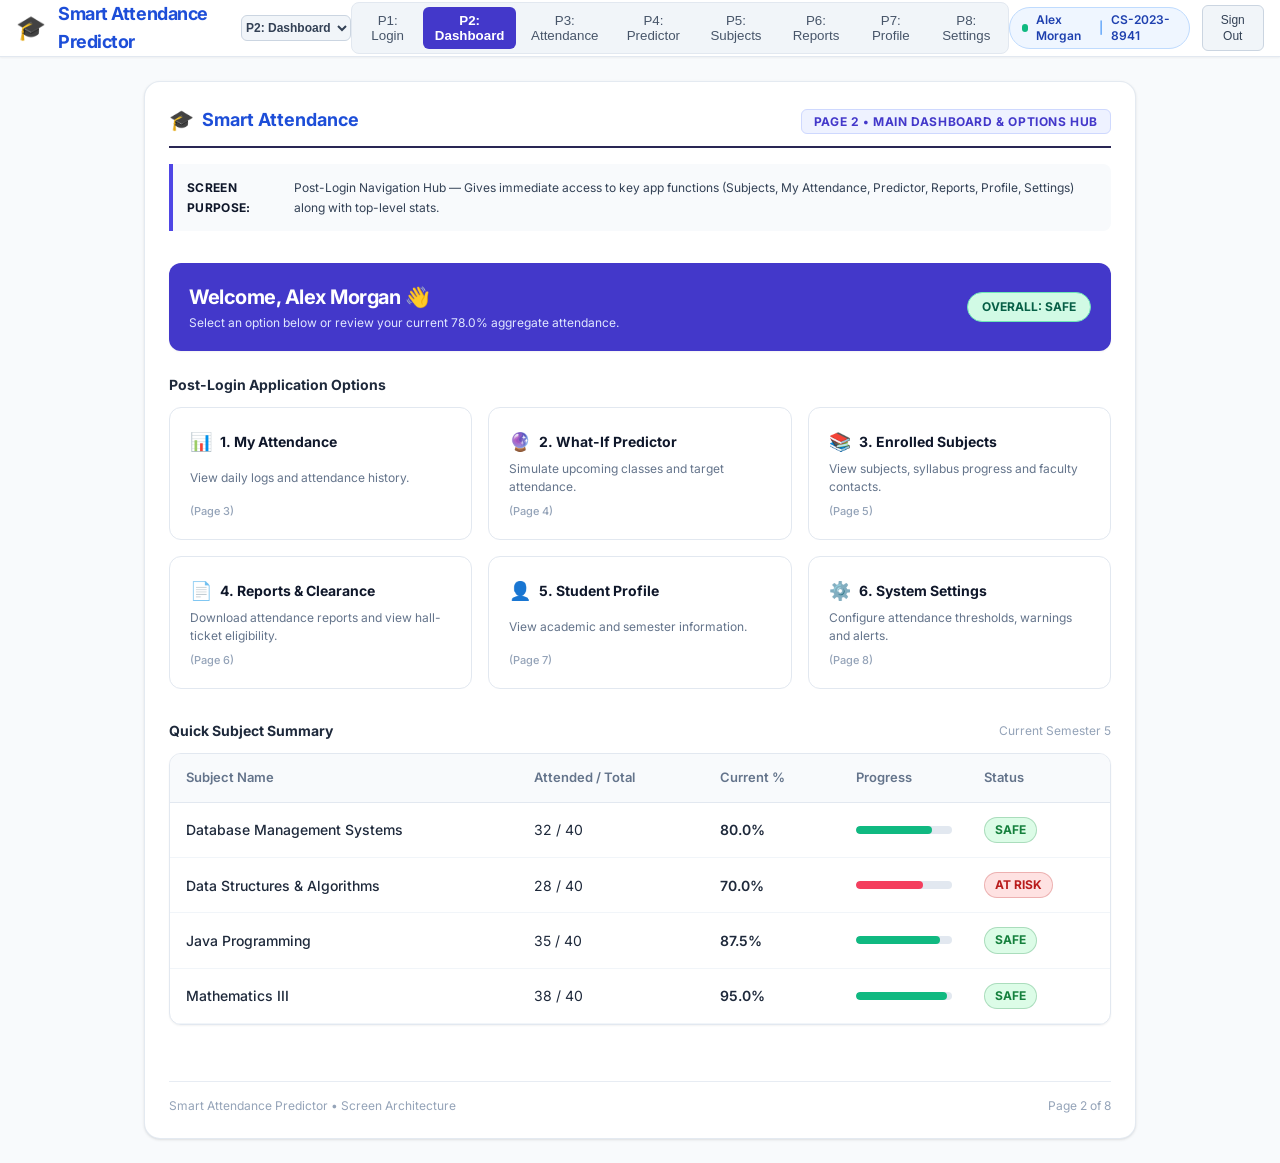
==== index.html @ d9503449 "first commit" ====
<!DOCTYPE html>
<html lang="en">
<head>
  <meta charset="UTF-8">
  <meta name="viewport" content="width=device-width, initial-scale=1.0">
  <title>Smart Attendance Predictor</title>
  <link rel="preconnect" href="https://fonts.googleapis.com">
  <link rel="preconnect" href="https://fonts.gstatic.com" crossorigin>
  <link href="https://fonts.googleapis.com/css2?family=Inter:wght@400;500;600;700;800&display=swap" rel="stylesheet">
  <link rel="stylesheet" href="styles.css">
</head>
<body class="bg-slate-50 text-slate-800 antialiased min-h-screen flex flex-col">

  <!-- TOP BAR: Prototype Fidelity Switcher & Demo Helper -->
  <header class="prototype-nav-bar bg-white border-b border-slate-200 sticky top-0 z-50 shadow-xs">
    <div class="max-w-7xl mx-auto px-4 sm:px-6 lg:px-8">
      <div class="flex items-center justify-between h-14">
        <!-- Logo -->
        <div class="flex items-center gap-3">
          <span class="text-2xl" role="img" aria-label="Graduation Cap">🎓</span>
          <div>
            <span class="text-lg font-bold text-blue-700 tracking-tight flex items-center gap-1.5 cursor-pointer" onclick="navigateTo('dashboard')">
              Smart Attendance Predictor
            </span>
          </div>
        </div>

        <!-- Mobile Page Selector for small screens -->
        <div class="flex md:hidden items-center">
          <select id="mobile-page-select" onchange="navigateTo(this.value)" class="text-xs bg-slate-100 border border-slate-300 rounded-md px-2 py-1 text-slate-700 font-semibold outline-none">
            <option value="login">P1: Login</option>
            <option value="dashboard" selected>P2: Dashboard</option>
            <option value="attendance">P3: Attendance</option>
            <option value="predictor">P4: Predictor</option>
            <option value="subjects">P5: Subjects</option>
            <option value="reports">P6: Reports</option>
            <option value="profile">P7: Profile</option>
            <option value="settings">P8: Settings</option>
          </select>
        </div>

        <!-- Page Jump Bar matching all 8 prototype pages (Desktop/Tablet) -->
        <nav class="hidden md:flex items-center gap-1 bg-slate-100 p-1 rounded-lg border border-slate-200 text-xs font-medium">
          <button onclick="navigateTo('login')" class="page-tab px-2.5 py-1.5 rounded-md transition text-slate-600 hover:text-blue-700" id="tab-login" title="Page 1: Student Portal Login">P1: Login</button>
          <button onclick="navigateTo('dashboard')" class="page-tab px-2.5 py-1.5 rounded-md transition text-slate-600 hover:text-blue-700" id="tab-dashboard" title="Page 2: Main Dashboard">P2: Dashboard</button>
          <button onclick="navigateTo('attendance')" class="page-tab px-2.5 py-1.5 rounded-md transition text-slate-600 hover:text-blue-700" id="tab-attendance" title="Page 3: My Attendance Logs">P3: Attendance</button>
          <button onclick="navigateTo('predictor')" class="page-tab px-2.5 py-1.5 rounded-md transition text-slate-600 hover:text-blue-700" id="tab-predictor" title="Page 4: What-If Predictor">P4: Predictor</button>
          <button onclick="navigateTo('subjects')" class="page-tab px-2.5 py-1.5 rounded-md transition text-slate-600 hover:text-blue-700" id="tab-subjects" title="Page 5: Enrolled Subjects">P5: Subjects</button>
          <button onclick="navigateTo('reports')" class="page-tab px-2.5 py-1.5 rounded-md transition text-slate-600 hover:text-blue-700" id="tab-reports" title="Page 6: Reports & Clearance">P6: Reports</button>
          <button onclick="navigateTo('profile')" class="page-tab px-2.5 py-1.5 rounded-md transition text-slate-600 hover:text-blue-700" id="tab-profile" title="Page 7: Student Profile">P7: Profile</button>
          <button onclick="navigateTo('settings')" class="page-tab px-2.5 py-1.5 rounded-md transition text-slate-600 hover:text-blue-700" id="tab-settings" title="Page 8: Settings">P8: Settings</button>
        </nav>

        <!-- User / Session Action -->
        <div class="flex items-center gap-3">
          <div id="user-pill" class="flex items-center gap-2 px-3 py-1 bg-blue-50 border border-blue-200 text-blue-800 rounded-full text-xs font-semibold">
            <span class="w-2 h-2 rounded-full bg-emerald-500 pulse-dot"></span>
            <span id="user-pill-name">Alex Morgan</span>
            <span class="text-blue-400">|</span>
            <span id="user-pill-id">CS-2023-8941</span>
          </div>
          <button id="auth-btn" onclick="toggleAuth()" class="text-xs px-3 py-1.5 bg-slate-100 hover:bg-slate-200 text-slate-700 font-medium rounded-md border border-slate-300 transition">
            Sign Out
          </button>
        </div>
      </div>
    </div>
  </header>

  <!-- SCREEN CONTAINER: Reproduces the PDF Prototype Screen Layout with Exact Header, Divider, Screen Purpose & Content -->
  <main class="flex-1 max-w-5xl w-full mx-auto px-4 sm:px-6 lg:px-8 py-6">
    <div id="prototype-sheet" class="bg-white rounded-2xl shadow-sm border border-slate-200/90 p-6 sm:p-8 relative">

      <!-- PROTOTYPE HEADER ROW -->
      <div class="flex items-center justify-between pb-3">
        <div class="flex items-center gap-2">
          <span class="text-xl">🎓</span>
          <span id="proto-app-title" class="font-bold text-blue-700 text-lg">Smart Attendance</span>
        </div>
        <div>
          <span id="proto-page-badge" class="px-3 py-1 rounded-md bg-indigo-50 border border-indigo-200/80 text-indigo-700 text-xs font-bold uppercase tracking-wider">
            PAGE 2 • MAIN DASHBOARD & OPTIONS HUB
          </span>
        </div>
      </div>

      <!-- BLUE SEPARATOR BAR -->
      <div class="h-0.5 bg-indigo-900/90 w-full mb-4"></div>

      <!-- SCREEN PURPOSE CALLOUT -->
      <div id="proto-purpose-box" class="flex items-start bg-slate-50 border-l-4 border-indigo-600 rounded-r-lg p-3.5 mb-6 text-xs text-slate-700 leading-relaxed">
        <span class="font-bold text-slate-900 mr-1.5 uppercase tracking-wide">SCREEN PURPOSE:</span>
        <span id="proto-purpose-text">Post-Login Navigation Hub — Gives immediate access to key app functions (Subjects, My Attendance, Predictor, Reports, Profile, Settings) along with top-level stats.</span>
      </div>

      <!-- DYNAMIC PAGE CONTENT CONTAINER -->
      <div id="screen-mount">
        <!-- Rendered dynamically by app.js based on active route -->
      </div>

      <!-- PROTOTYPE FOOTER ROW -->
      <div class="mt-12 pt-4 border-t border-slate-200/80 flex items-center justify-between text-xs text-slate-400">
        <div>Smart Attendance Predictor • Screen Architecture</div>
        <div id="proto-page-number">Page 2 of 8</div>
      </div>

    </div>
  </main>

  <!-- MODALS CONTAINER -->
  <div id="modal-container" class="hidden"></div>

  <!-- TOAST NOTIFICATION CONTAINER -->
  <div id="toast-container" class="fixed bottom-6 right-6 z-50 flex flex-col gap-2 pointer-events-none"></div>

  <!-- APPLICATION CODE -->
  <script src="app.js"></script>
</body>
</html>
---- styles.css ----
/* Smart Attendance Predictor - Complete Application Design Stylesheet */
@import url('https://fonts.googleapis.com/css2?family=Inter:wght@400;500;600;700;800&family=JetBrains+Mono:wght@400;500;600&display=swap');

:root {
  --primary: #4338ca;
  --primary-hover: #3730a3;
  --primary-light: #eef2ff;
  --indigo-dark: #1e1b4b;
  --text-main: #0f172a;
  --text-muted: #64748b;
  --border-color: #e2e8f0;
  --card-bg: #ffffff;
  --safe-bg: #dcfce7;
  --safe-text: #15803d;
  --safe-bar: #10b981;
  --risk-bg: #fee2e2;
  --risk-text: #b91c1c;
  --risk-bar: #f43f5e;
  --warning-bg: #fef3c7;
  --warning-text: #b45309;
  --warning-bar: #f59e0b;
}

* {
  box-sizing: border-box;
  margin: 0;
  padding: 0;
}

body {
  font-family: 'Inter', -apple-system, BlinkMacSystemFont, "Segoe UI", Roboto, sans-serif;
  background-color: #f8fafc;
  color: var(--text-main);
  line-height: 1.5;
  -webkit-font-smoothing: antialiased;
}

.antialiased {
  -webkit-font-smoothing: antialiased;
  -moz-osx-font-smoothing: grayscale;
}

/* Display & Layout Utilities */
.block { display: block; }
.inline-block { display: inline-block; }
.flex { display: flex; }
.inline-flex { display: inline-flex; }
.hidden { display: none !important; }
.flex-col { flex-direction: column; }
.flex-row { flex-direction: row; }
.items-center { align-items: center; }
.items-start { align-items: flex-start; }
.items-end { align-items: flex-end; }
.justify-between { justify-content: space-between; }
.justify-center { justify-content: center; }
.justify-end { justify-content: flex-end; }
.flex-1 { flex: 1 1 0%; }
.overflow-hidden { overflow: hidden; }

/* Grids */
.grid { display: grid; }
.grid-cols-1 { grid-template-columns: repeat(1, minmax(0, 1fr)); }
.grid-cols-2 { grid-template-columns: repeat(2, minmax(0, 1fr)); }
.grid-cols-3 { grid-template-columns: repeat(3, minmax(0, 1fr)); }

/* Responsive Grids & Breakpoints */
@media (min-width: 640px) {
  .sm\:grid-cols-2 { grid-template-columns: repeat(2, minmax(0, 1fr)); }
  .sm\:flex-row { flex-direction: row; }
  .sm\:items-center { align-items: center; }
  .sm\:justify-between { justify-content: space-between; }
  .sm\:p-5 { padding: 1.25rem; }
  .sm\:p-6 { padding: 1.5rem; }
  .sm\:p-8 { padding: 2rem; }
  .sm\:px-6 { padding-left: 1.5rem; padding-right: 1.5rem; }
  .sm\:text-sm { font-size: 0.875rem; line-height: 1.25rem; }
  .sm\:text-xl { font-size: 1.25rem; line-height: 1.75rem; }
  .sm\:text-2xl { font-size: 1.5rem; line-height: 2rem; }
}

@media (min-width: 768px) {
  .md\:flex { display: flex !important; }
  .md\:grid-cols-2 { grid-template-columns: repeat(2, minmax(0, 1fr)); }
  .md\:grid-cols-3 { grid-template-columns: repeat(3, minmax(0, 1fr)); }
}

@media (min-width: 1024px) {
  .lg\:px-8 { padding-left: 2rem; padding-right: 2rem; }
}

/* Gaps */
.gap-1 { gap: 0.25rem; }
.gap-1\.5 { gap: 0.375rem; }
.gap-2 { gap: 0.5rem; }
.gap-2\.5 { gap: 0.625rem; }
.gap-3 { gap: 0.75rem; }
.gap-4 { gap: 1rem; }
.gap-5 { gap: 1.25rem; }
.gap-6 { gap: 1.5rem; }
.gap-8 { gap: 2rem; }

/* Dimensions */
.w-full { width: 100%; }
.w-2 { width: 0.5rem; }
.w-24 { width: 6rem; }
.w-32 { width: 8rem; }
.h-0\.5 { height: 0.125rem; }
.h-2 { height: 0.5rem; }
.h-14 { height: 3.5rem; }
.h-full { height: 100%; }
.max-w-xs { max-width: 20rem; }
.max-w-xl { max-width: 36rem; }
.max-w-2xl { max-width: 42rem; }
.max-w-5xl { max-width: 64rem; }
.max-w-7xl { max-width: 80rem; }
.mx-auto { margin-left: auto; margin-right: auto; }
.min-h-screen { min-height: 100vh; }

/* Padding */
.p-1 { padding: 0.25rem; }
.p-2 { padding: 0.5rem; }
.p-2\.5 { padding: 0.625rem; }
.p-3 { padding: 0.75rem; }
.p-3\.5 { padding: 0.875rem; }
.p-4 { padding: 1rem; }
.p-5 { padding: 1.25rem; }
.p-6 { padding: 1.5rem; }
.p-8 { padding: 2rem; }
.px-2\.5 { padding-left: 0.625rem; padding-right: 0.625rem; }
.py-0\.5 { padding-top: 0.125rem; padding-bottom: 0.125rem; }
.py-1 { padding-top: 0.25rem; padding-bottom: 0.25rem; }
.py-1\.5 { padding-top: 0.375rem; padding-bottom: 0.375rem; }
.px-3 { padding-left: 0.75rem; padding-right: 0.75rem; }
.px-3\.5 { padding-left: 0.875rem; padding-right: 0.875rem; }
.px-4 { padding-left: 1rem; padding-right: 1rem; }
.py-2 { padding-top: 0.5rem; padding-bottom: 0.5rem; }
.px-5 { padding-left: 1.25rem; padding-right: 1.25rem; }
.py-2\.5 { padding-top: 0.625rem; padding-bottom: 0.625rem; }
.px-6 { padding-left: 1.5rem; padding-right: 1.5rem; }
.py-3 { padding-top: 0.75rem; padding-bottom: 0.75rem; }
.py-4 { padding-top: 1rem; padding-bottom: 1rem; }
.py-6 { padding-top: 1.5rem; padding-bottom: 1.5rem; }
.pt-2 { padding-top: 0.5rem; }
.pt-3 { padding-top: 0.75rem; }
.pt-4 { padding-top: 1rem; }
.pb-3 { padding-bottom: 0.75rem; }
.pb-4 { padding-bottom: 1rem; }

/* Margins */
.mt-1 { margin-top: 0.25rem; }
.mt-2 { margin-top: 0.5rem; }
.mt-3 { margin-top: 0.75rem; }
.mt-4 { margin-top: 1rem; }
.mt-6 { margin-top: 1.5rem; }
.mt-8 { margin-top: 2rem; }
.mt-12 { margin-top: 3rem; }
.mb-0\.5 { margin-bottom: 0.125rem; }
.mb-1 { margin-bottom: 0.25rem; }
.mb-1\.5 { margin-bottom: 0.375rem; }
.mb-2 { margin-bottom: 0.5rem; }
.mb-3 { margin-bottom: 0.75rem; }
.mb-4 { margin-bottom: 1rem; }
.mb-5 { margin-bottom: 1.25rem; }
.mb-6 { margin-bottom: 1.5rem; }
.mb-8 { margin-bottom: 2rem; }
.ml-1\.5 { margin-left: 0.375rem; }
.ml-2 { margin-left: 0.5rem; }
.mr-1\.5 { margin-right: 0.375rem; }
.mr-2 { margin-right: 0.5rem; }

/* Colors */
.bg-white { background-color: #ffffff; }
.bg-slate-50 { background-color: #f8fafc; }
.bg-slate-100 { background-color: #f1f5f9; }
.bg-slate-200 { background-color: #e2e8f0; }
.bg-blue-50 { background-color: #eff6ff; }
.bg-blue-600 { background-color: #2563eb; }
.bg-blue-700 { background-color: #1d4ed8; }
.bg-indigo-50 { background-color: #eef2ff; }
.bg-indigo-600 { background-color: #4f46e5; }
.bg-indigo-700 { background-color: #4338ca; }
.bg-indigo-900 { background-color: #1e1b4b; }
.bg-emerald-50 { background-color: #ecfdf5; }
.bg-emerald-100 { background-color: #d1fae5; }
.bg-emerald-500 { background-color: #10b981; }
.bg-amber-50 { background-color: #fffbeb; }
.bg-amber-100 { background-color: #fef3c7; }
.bg-rose-50 { background-color: #fff1f2; }
.bg-rose-100 { background-color: #ffe4e6; }

/* Opacity variations */
.bg-indigo-50\/20, [class*="bg-indigo-50/20"] { background-color: rgba(238, 242, 255, 0.4); }
.bg-indigo-50\/30, [class*="bg-indigo-50/30"] { background-color: rgba(238, 242, 255, 0.6); }
.bg-indigo-50\/40, [class*="bg-indigo-50/40"] { background-color: rgba(238, 242, 255, 0.7); }
.bg-indigo-50\/50, [class*="bg-indigo-50/50"] { background-color: rgba(238, 242, 255, 0.85); }
.bg-indigo-50\/60, [class*="bg-indigo-50/60"] { background-color: rgba(238, 242, 255, 0.92); }
.bg-indigo-900\/90, [class*="bg-indigo-900/90"] { background-color: rgba(30, 27, 75, 0.95); }
.bg-amber-50\/30, [class*="bg-amber-50/30"] { background-color: rgba(254, 243, 199, 0.45); }
.bg-rose-50\/50, [class*="bg-rose-50/50"] { background-color: rgba(255, 241, 242, 0.65); }

/* Text colors */
.text-white { color: #ffffff; }
.text-slate-400 { color: #94a3b8; }
.text-slate-500 { color: #64748b; }
.text-slate-600 { color: #475569; }
.text-slate-700 { color: #334155; }
.text-slate-800 { color: #1e293b; }
.text-slate-900 { color: #0f172a; }
.text-blue-400 { color: #60a5fa; }
.text-blue-600 { color: #2563eb; }
.text-blue-700 { color: #1d4ed8; }
.text-blue-800 { color: #1e40af; }
.text-indigo-100 { color: #e0e7ff; }
.text-indigo-600 { color: #4f46e5; }
.text-indigo-700 { color: #4338ca; }
.text-indigo-800 { color: #3730a3; }
.text-indigo-900 { color: #1e1b4b; }
.text-indigo-950 { color: #0f172a; }
.text-emerald-600 { color: #059669; }
.text-emerald-700 { color: #047857; }
.text-emerald-800 { color: #065f46; }
.text-amber-600 { color: #d97706; }
.text-amber-700 { color: #b45309; }
.text-amber-800 { color: #92400e; }
.text-rose-600 { color: #e11d48; }
.text-rose-700 { color: #be123c; }
.text-rose-800 { color: #9f1239; }

/* Typography */
.text-\[10px\], [class*="text-[10px]"] { font-size: 10px; line-height: 14px; }
.text-\[11px\], [class*="text-[11px]"] { font-size: 11px; line-height: 15px; }
.text-xs { font-size: 0.75rem; line-height: 1rem; }
.text-sm { font-size: 0.875rem; line-height: 1.25rem; }
.text-base { font-size: 1rem; line-height: 1.5rem; }
.text-lg { font-size: 1.125rem; line-height: 1.75rem; }
.text-xl { font-size: 1.25rem; line-height: 1.75rem; }
.text-2xl { font-size: 1.5rem; line-height: 2rem; }
.text-3xl { font-size: 1.875rem; line-height: 2.25rem; }
.text-4xl { font-size: 2.25rem; line-height: 2.5rem; }
.text-5xl { font-size: 3rem; line-height: 1; }

.font-normal { font-weight: 400; }
.font-medium { font-weight: 500; }
.font-semibold { font-weight: 600; }
.font-bold { font-weight: 700; }
.font-extrabold { font-weight: 800; }
.font-mono { font-family: 'JetBrains Mono', ui-monospace, SFMono-Regular, Menlo, Monaco, Consolas, monospace; }

.uppercase { text-transform: uppercase; }
.italic { font-style: italic; }
.tracking-wide { letter-spacing: 0.025em; }
.tracking-wider { letter-spacing: 0.05em; }
.tracking-widest { letter-spacing: 0.1em; }
.tracking-tight { letter-spacing: -0.025em; }
.text-center { text-align: center; }
.text-right { text-align: right; }
.text-left { text-align: left; }
.leading-normal { line-height: 1.5; }
.leading-relaxed { line-height: 1.625; }
.whitespace-nowrap { white-space: nowrap; }

/* Borders */
.border { border-width: 1px; border-style: solid; }
.border-t { border-top-width: 1px; border-top-style: solid; }
.border-b { border-bottom-width: 1px; border-bottom-style: solid; }
.border-r { border-right-width: 1px; border-right-style: solid; }
.border-l-4 { border-left-width: 4px; border-left-style: solid; }
.border-t-2 { border-top-width: 2px; border-top-style: solid; }
.border-b-2 { border-bottom-width: 2px; border-bottom-style: solid; }

.border-slate-100 { border-color: #f1f5f9; }
.border-slate-200 { border-color: #e2e8f0; }
.border-slate-300 { border-color: #cbd5e1; }
.border-blue-200 { border-color: #bfdbfe; }
.border-indigo-100 { border-color: #e0e7ff; }
.border-indigo-200 { border-color: #c7d2fe; }
.border-indigo-300 { border-color: #a5b4fc; }
.border-indigo-600 { border-color: #4f46e5; }
.border-indigo-900 { border-color: #1e1b4b; }
.border-emerald-300 { border-color: #6ee7b7; }
.border-emerald-500 { border-color: #10b981; }
.border-amber-200 { border-color: #fde68a; }
.border-amber-300 { border-color: #fcd34d; }
.border-rose-200 { border-color: #fecdd3; }
.border-rose-300 { border-color: #fca5a5; }

.border-slate-200\/80, [class*="border-slate-200/80"] { border-color: rgba(226, 232, 240, 0.8); }
.border-slate-200\/90, [class*="border-slate-200/90"] { border-color: rgba(226, 232, 240, 0.9); }
.border-indigo-200\/60, [class*="border-indigo-200/60"] { border-color: rgba(199, 210, 254, 0.6); }
.border-indigo-200\/80, [class*="border-indigo-200/80"] { border-color: rgba(199, 210, 254, 0.8); }

/* Dividers */
.divide-y > * + * {
  border-top-width: 1px;
  border-top-style: solid;
}
.divide-slate-100 > * + * {
  border-top-color: #f1f5f9;
}

/* Border Radius */
.rounded-sm { border-radius: 0.125rem; }
.rounded-md { border-radius: 0.375rem; }
.rounded-lg { border-radius: 0.5rem; }
.rounded-xl { border-radius: 0.75rem; }
.rounded-2xl { border-radius: 1rem; }
.rounded-full { border-radius: 9999px; }
.rounded-r-lg { border-top-right-radius: 0.5rem; border-bottom-right-radius: 0.5rem; }
.rounded-r-xl { border-top-right-radius: 0.75rem; border-bottom-right-radius: 0.75rem; }
.rounded-t-sm { border-top-left-radius: 0.125rem; border-top-right-radius: 0.125rem; }
.rounded-b-xl { border-bottom-left-radius: 0.75rem; border-bottom-right-radius: 0.75rem; }

/* Shadows */
.shadow-xs { box-shadow: 0 1px 2px 0 rgba(0, 0, 0, 0.05); }
.shadow-sm { box-shadow: 0 1px 3px 0 rgba(0, 0, 0, 0.1), 0 1px 2px -1px rgba(0, 0, 0, 0.06); }
.shadow-md { box-shadow: 0 4px 6px -1px rgba(0, 0, 0, 0.1), 0 2px 4px -2px rgba(0, 0, 0, 0.06); }
.shadow-lg { box-shadow: 0 10px 15px -3px rgba(0, 0, 0, 0.1), 0 4px 6px -4px rgba(0, 0, 0, 0.06); }

/* Positioning & Interaction */
.cursor-pointer { cursor: pointer; }
.pointer-events-none { pointer-events: none; }
.pointer-events-auto { pointer-events: auto; }
.transition { transition: all 150ms cubic-bezier(0.4, 0, 0.2, 1); }
.relative { position: relative; }
.sticky { position: sticky; }
.fixed { position: fixed; }
.top-0 { top: 0; }
.bottom-6 { bottom: 1.5rem; }
.right-6 { right: 1.5rem; }
.z-50 { z-index: 50; }
.opacity-75 { opacity: 0.75; }

/* Hover States */
.hover\:underline:hover { text-decoration: underline; }
.hover\:bg-slate-100:hover { background-color: #f1f5f9; }
.hover\:bg-slate-200:hover { background-color: #e2e8f0; }
.hover\:bg-rose-100:hover { background-color: #ffe4e6; }
.hover\:bg-indigo-700:hover { background-color: #4338ca; }
.hover\:text-blue-700:hover { color: #1d4ed8; }
.hover\:text-blue-800:hover { color: #1e40af; }
.hover\:text-indigo-800:hover { color: #3730a3; }
.hover\:text-slate-600:hover { color: #475569; }

.btn-report-disc {
  cursor: pointer;
  border: 1px solid #fecdd3;
  transition: all 0.15s ease;
}

/* Status Badges */
.badge-safe, .status-safe {
  background-color: #dcfce7;
  color: #15803d;
  border: 1px solid rgba(21, 128, 61, 0.25);
  padding: 0.2rem 0.65rem;
  border-radius: 9999px;
  font-size: 0.75rem;
  font-weight: 700;
  display: inline-flex;
  align-items: center;
  gap: 0.25rem;
}

.badge-at-risk, .status-at-risk, .badge-absent {
  background-color: #fee2e2;
  color: #b91c1c;
  border: 1px solid rgba(185, 28, 28, 0.25);
  padding: 0.2rem 0.65rem;
  border-radius: 9999px;
  font-size: 0.75rem;
  font-weight: 700;
  display: inline-flex;
  align-items: center;
  gap: 0.25rem;
}

.badge-warning, .status-warning {
  background-color: #fef3c7;
  color: #b45309;
  border: 1px solid rgba(180, 83, 9, 0.25);
  padding: 0.2rem 0.65rem;
  border-radius: 9999px;
  font-size: 0.75rem;
  font-weight: 700;
  display: inline-flex;
  align-items: center;
  gap: 0.25rem;
}

.badge-present, .badge-eligible, .badge-verified {
  background-color: #dcfce7;
  color: #15803d;
  border: 1px solid rgba(21, 128, 61, 0.25);
  padding: 0.2rem 0.65rem;
  border-radius: 9999px;
  font-size: 0.75rem;
  font-weight: 700;
  display: inline-flex;
  align-items: center;
}

.badge-archived {
  background-color: #f1f5f9;
  color: #475569;
  border: 1px solid #cbd5e1;
  padding: 0.2rem 0.65rem;
  border-radius: 9999px;
  font-size: 0.75rem;
  font-weight: 700;
  display: inline-flex;
  align-items: center;
}

/* Prototype Navigation Tab Active State */
.page-tab {
  background: transparent;
  border: none;
  cursor: pointer;
}
.page-tab.active {
  background-color: #4338ca;
  color: #ffffff !important;
  font-weight: 600;
}

/* Dashboard 6 Navigation Cards */
.dash-card {
  background: #ffffff;
  border: 1px solid #e2e8f0;
  border-radius: 0.75rem;
  padding: 1.25rem;
  cursor: pointer;
  transition: all 0.2s cubic-bezier(0.16, 1, 0.3, 1);
  display: flex;
  flex-direction: column;
  justify-content: space-between;
}
.dash-card:hover {
  transform: translateY(-2px);
  border-color: #818cf8;
  box-shadow: 0 6px 16px -2px rgba(67, 56, 202, 0.12);
}

/* Tables */
.proto-table {
  width: 100%;
  border-collapse: collapse;
  text-align: left;
}
.proto-table th {
  padding: 0.875rem 1rem;
  font-size: 0.8125rem;
  font-weight: 600;
  color: #64748b;
  border-bottom: 1px solid #e2e8f0;
  background-color: #f8fafc;
}
.proto-table td {
  padding: 0.875rem 1rem;
  font-size: 0.875rem;
  color: #1e293b;
  border-bottom: 1px solid #f1f5f9;
  vertical-align: middle;
}
.proto-table tr:hover td {
  background-color: #f8fafc;
}

/* Progress Bars */
.progress-track {
  width: 100%;
  height: 0.5rem;
  background-color: #e2e8f0;
  border-radius: 9999px;
  overflow: hidden;
}
.progress-fill-safe {
  height: 100%;
  background-color: #10b981;
  border-radius: 9999px;
}
.progress-fill-risk {
  height: 100%;
  background-color: #f43f5e;
  border-radius: 9999px;
}
.progress-fill-warning {
  height: 100%;
  background-color: #f59e0b;
  border-radius: 9999px;
}
.progress-fill-indigo {
  height: 100%;
  background-color: #4f46e5;
  border-radius: 9999px;
}

/* Inputs and Forms */
.proto-input {
  width: 100%;
  padding: 0.625rem 0.875rem;
  border: 1px solid #cbd5e1;
  border-radius: 0.5rem;
  font-size: 0.875rem;
  color: #0f172a;
  outline: none;
  background-color: #ffffff;
  transition: border-color 0.15s ease, box-shadow 0.15s ease;
}
.proto-input:focus {
  border-color: #4f46e5;
  box-shadow: 0 0 0 3px rgba(79, 70, 229, 0.15);
}

.proto-btn-primary {
  display: inline-flex;
  align-items: center;
  justify-content: center;
  padding: 0.625rem 1.25rem;
  background-color: #4338ca;
  color: #ffffff;
  border-radius: 0.5rem;
  font-size: 0.875rem;
  font-weight: 600;
  border: none;
  cursor: pointer;
  transition: background-color 0.15s ease, transform 0.1s ease;
}
.proto-btn-primary:hover {
  background-color: #3730a3;
}
.proto-btn-primary:active {
  transform: scale(0.98);
}

/* Modals */
.modal-overlay {
  position: fixed;
  inset: 0;
  background-color: rgba(15, 23, 42, 0.6);
  backdrop-filter: blur(4px);
  display: flex;
  align-items: center;
  justify-content: center;
  z-index: 100;
  padding: 1rem;
}
.modal-content {
  background: white;
  border-radius: 1rem;
  max-width: 32rem;
  width: 100%;
  box-shadow: 0 20px 25px -5px rgba(0, 0, 0, 0.12), 0 10px 10px -5px rgba(0, 0, 0, 0.04);
  border: 1px solid #e2e8f0;
  overflow: hidden;
  animation: modal-enter 0.2s cubic-bezier(0.16, 1, 0.3, 1);
  max-height: 90vh;
  overflow-y: auto;
}
@keyframes modal-enter {
  from { opacity: 0; transform: scale(0.95); }
  to { opacity: 1; transform: scale(1); }
}

/* Animations */
.pulse-dot {
  animation: pulse-ring 2s cubic-bezier(0.4, 0, 0.6, 1) infinite;
}
@keyframes pulse-ring {
  0%, 100% { opacity: 1; }
  50% { opacity: 0.35; }
}

.animate-spin {
  animation: spin 1s linear infinite;
  display: inline-block;
}
@keyframes spin {
  from { transform: rotate(0deg); }
  to { transform: rotate(360deg); }
}

/* Print Styles for Official Statements & Hall Tickets */
@media print {
  body {
    background-color: #ffffff !important;
    color: #000000 !important;
  }
  .prototype-nav-bar,
  #proto-purpose-box,
  #proto-page-badge,
  .page-tab,
  #user-pill,
  #auth-btn,
  button,
  .no-print {
    display: none !important;
  }
  main {
    padding: 0 !important;
    max-width: 100% !important;
  }
  #prototype-sheet {
    border: none !important;
    box-shadow: none !important;
    padding: 0 !important;
  }
  .modal-overlay {
    position: static !important;
    background: transparent !important;
    backdrop-filter: none !important;
    padding: 0 !important;
  }
  .modal-content {
    box-shadow: none !important;
    border: none !important;
    max-width: 100% !important;
    width: 100% !important;
  }
}
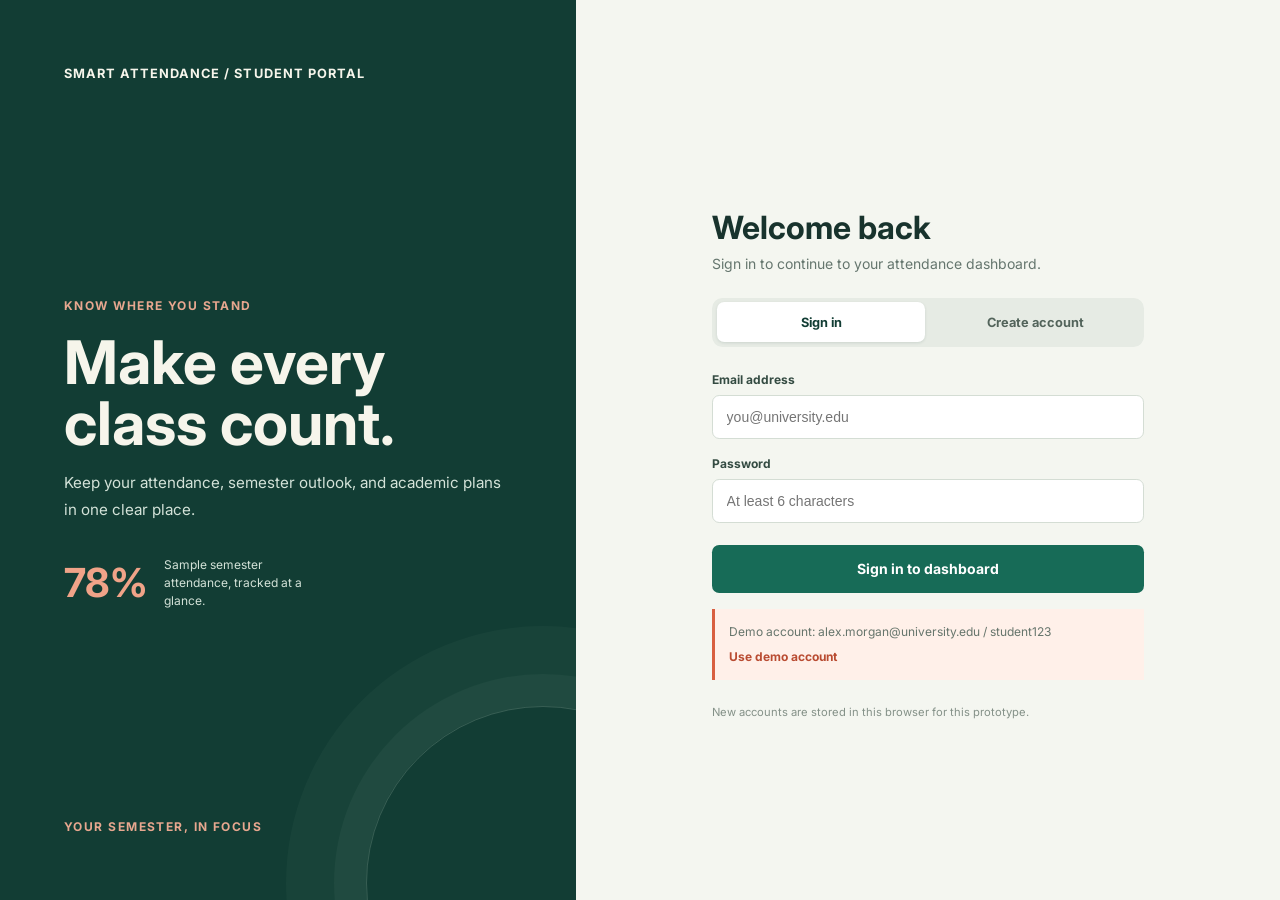
==== commit 1eee744d: "Add auth pages and deployable attendance features" ====
--- a/index.html
+++ b/index.html
@@ -19,7 +19,7 @@
         <div class="flex items-center gap-3">
           <span class="text-2xl" role="img" aria-label="Graduation Cap">🎓</span>
           <div>
-            <span class="text-lg font-bold text-blue-700 tracking-tight flex items-center gap-1.5 cursor-pointer" onclick="navigateTo('dashboard')">
+            <span class="text-lg font-bold text-teal-700 tracking-tight flex items-center gap-1.5 cursor-pointer" onclick="navigateTo('dashboard')">
               Smart Attendance Predictor
             </span>
           </div>
@@ -36,27 +36,31 @@
             <option value="reports">P6: Reports</option>
             <option value="profile">P7: Profile</option>
             <option value="settings">P8: Settings</option>
+            <option value="timetable">📅 Timetable & Planner</option>
+            <option value="calendar">🗓️ Academic Calendar</option>
           </select>
         </div>
 
-        <!-- Page Jump Bar matching all 8 prototype pages (Desktop/Tablet) -->
+        <!-- Page Jump Bar matching all prototype pages (Desktop/Tablet) -->
         <nav class="hidden md:flex items-center gap-1 bg-slate-100 p-1 rounded-lg border border-slate-200 text-xs font-medium">
-          <button onclick="navigateTo('login')" class="page-tab px-2.5 py-1.5 rounded-md transition text-slate-600 hover:text-blue-700" id="tab-login" title="Page 1: Student Portal Login">P1: Login</button>
-          <button onclick="navigateTo('dashboard')" class="page-tab px-2.5 py-1.5 rounded-md transition text-slate-600 hover:text-blue-700" id="tab-dashboard" title="Page 2: Main Dashboard">P2: Dashboard</button>
-          <button onclick="navigateTo('attendance')" class="page-tab px-2.5 py-1.5 rounded-md transition text-slate-600 hover:text-blue-700" id="tab-attendance" title="Page 3: My Attendance Logs">P3: Attendance</button>
-          <button onclick="navigateTo('predictor')" class="page-tab px-2.5 py-1.5 rounded-md transition text-slate-600 hover:text-blue-700" id="tab-predictor" title="Page 4: What-If Predictor">P4: Predictor</button>
-          <button onclick="navigateTo('subjects')" class="page-tab px-2.5 py-1.5 rounded-md transition text-slate-600 hover:text-blue-700" id="tab-subjects" title="Page 5: Enrolled Subjects">P5: Subjects</button>
-          <button onclick="navigateTo('reports')" class="page-tab px-2.5 py-1.5 rounded-md transition text-slate-600 hover:text-blue-700" id="tab-reports" title="Page 6: Reports & Clearance">P6: Reports</button>
-          <button onclick="navigateTo('profile')" class="page-tab px-2.5 py-1.5 rounded-md transition text-slate-600 hover:text-blue-700" id="tab-profile" title="Page 7: Student Profile">P7: Profile</button>
-          <button onclick="navigateTo('settings')" class="page-tab px-2.5 py-1.5 rounded-md transition text-slate-600 hover:text-blue-700" id="tab-settings" title="Page 8: Settings">P8: Settings</button>
+          <button onclick="window.location.href='auth.html'" class="page-tab px-2.5 py-1.5 rounded-md transition text-slate-600 hover:text-teal-700" id="tab-login" title="Open sign in and sign up">Account</button>
+          <button onclick="navigateTo('dashboard')" class="page-tab px-2.5 py-1.5 rounded-md transition text-slate-600 hover:text-teal-700" id="tab-dashboard" title="Page 2: Main Dashboard">P2: Dashboard</button>
+          <button onclick="navigateTo('attendance')" class="page-tab px-2.5 py-1.5 rounded-md transition text-slate-600 hover:text-teal-700" id="tab-attendance" title="Page 3: My Attendance Logs">P3: Attendance</button>
+          <button onclick="navigateTo('predictor')" class="page-tab px-2.5 py-1.5 rounded-md transition text-slate-600 hover:text-teal-700" id="tab-predictor" title="Page 4: What-If Predictor">P4: Predictor</button>
+          <button onclick="navigateTo('subjects')" class="page-tab px-2.5 py-1.5 rounded-md transition text-slate-600 hover:text-teal-700" id="tab-subjects" title="Page 5: Enrolled Subjects">P5: Subjects</button>
+          <button onclick="navigateTo('reports')" class="page-tab px-2.5 py-1.5 rounded-md transition text-slate-600 hover:text-teal-700" id="tab-reports" title="Page 6: Reports & Clearance">P6: Reports</button>
+          <button onclick="navigateTo('profile')" class="page-tab px-2.5 py-1.5 rounded-md transition text-slate-600 hover:text-teal-700" id="tab-profile" title="Page 7: Student Profile">P7: Profile</button>
+          <button onclick="navigateTo('settings')" class="page-tab px-2.5 py-1.5 rounded-md transition text-slate-600 hover:text-teal-700" id="tab-settings" title="Page 8: Settings">P8: Settings</button>
+          <button onclick="navigateTo('timetable')" class="page-tab px-2.5 py-1.5 rounded-md transition text-slate-600 hover:text-teal-700" id="tab-timetable" title="Timetable & Weekly Planner">📅 Timetable</button>
+          <button onclick="navigateTo('calendar')" class="page-tab px-2.5 py-1.5 rounded-md transition text-slate-600 hover:text-teal-700" id="tab-calendar" title="Academic Calendar">🗓️ Calendar</button>
         </nav>
 
         <!-- User / Session Action -->
         <div class="flex items-center gap-3">
-          <div id="user-pill" class="flex items-center gap-2 px-3 py-1 bg-blue-50 border border-blue-200 text-blue-800 rounded-full text-xs font-semibold">
+          <div id="user-pill" class="flex items-center gap-2 px-3 py-1 bg-teal-50 border border-teal-200 text-teal-800 rounded-full text-xs font-semibold">
             <span class="w-2 h-2 rounded-full bg-emerald-500 pulse-dot"></span>
             <span id="user-pill-name">Alex Morgan</span>
-            <span class="text-blue-400">|</span>
+            <span class="text-teal-400">|</span>
             <span id="user-pill-id">CS-2023-8941</span>
           </div>
           <button id="auth-btn" onclick="toggleAuth()" class="text-xs px-3 py-1.5 bg-slate-100 hover:bg-slate-200 text-slate-700 font-medium rounded-md border border-slate-300 transition">
@@ -75,20 +79,20 @@
       <div class="flex items-center justify-between pb-3">
         <div class="flex items-center gap-2">
           <span class="text-xl">🎓</span>
-          <span id="proto-app-title" class="font-bold text-blue-700 text-lg">Smart Attendance</span>
+          <span id="proto-app-title" class="font-bold text-teal-700 text-lg">Smart Attendance</span>
         </div>
         <div>
-          <span id="proto-page-badge" class="px-3 py-1 rounded-md bg-indigo-50 border border-indigo-200/80 text-indigo-700 text-xs font-bold uppercase tracking-wider">
+          <span id="proto-page-badge" class="px-3 py-1 rounded-md bg-teal-50 border border-teal-200/80 text-teal-700 text-xs font-bold uppercase tracking-wider">
             PAGE 2 • MAIN DASHBOARD & OPTIONS HUB
           </span>
         </div>
       </div>
 
       <!-- BLUE SEPARATOR BAR -->
-      <div class="h-0.5 bg-indigo-900/90 w-full mb-4"></div>
+      <div class="h-0.5 bg-teal-900/90 w-full mb-4"></div>
 
       <!-- SCREEN PURPOSE CALLOUT -->
-      <div id="proto-purpose-box" class="flex items-start bg-slate-50 border-l-4 border-indigo-600 rounded-r-lg p-3.5 mb-6 text-xs text-slate-700 leading-relaxed">
+      <div id="proto-purpose-box" class="flex items-start bg-slate-50 border-l-4 border-teal-600 rounded-r-lg p-3.5 mb-6 text-xs text-slate-700 leading-relaxed">
         <span class="font-bold text-slate-900 mr-1.5 uppercase tracking-wide">SCREEN PURPOSE:</span>
         <span id="proto-purpose-text">Post-Login Navigation Hub — Gives immediate access to key app functions (Subjects, My Attendance, Predictor, Reports, Profile, Settings) along with top-level stats.</span>
       </div>
@@ -115,5 +119,6 @@
 
   <!-- APPLICATION CODE -->
   <script src="app.js"></script>
+  <script src="auth-bridge.js"></script>
 </body>
 </html>
--- a/styles.css
+++ b/styles.css
@@ -2,10 +2,10 @@
 @import url('https://fonts.googleapis.com/css2?family=Inter:wght@400;500;600;700;800&family=JetBrains+Mono:wght@400;500;600&display=swap');
 
 :root {
-  --primary: #4338ca;
-  --primary-hover: #3730a3;
-  --primary-light: #eef2ff;
-  --indigo-dark: #1e1b4b;
+  --primary: #176b57;
+  --primary-hover: #105342;
+  --primary-light: #e8f3ed;
+  --primary-dark: #123d34;
   --text-main: #0f172a;
   --text-muted: #64748b;
   --border-color: #e2e8f0;
@@ -29,7 +29,7 @@
 
 body {
   font-family: 'Inter', -apple-system, BlinkMacSystemFont, "Segoe UI", Roboto, sans-serif;
-  background-color: #f8fafc;
+  background-color: #f4f6f0;
   color: var(--text-main);
   line-height: 1.5;
   -webkit-font-smoothing: antialiased;
@@ -62,10 +62,15 @@
 .grid-cols-1 { grid-template-columns: repeat(1, minmax(0, 1fr)); }
 .grid-cols-2 { grid-template-columns: repeat(2, minmax(0, 1fr)); }
 .grid-cols-3 { grid-template-columns: repeat(3, minmax(0, 1fr)); }
+.grid-cols-4 { grid-template-columns: repeat(4, minmax(0, 1fr)); }
+.grid-cols-5 { grid-template-columns: repeat(5, minmax(0, 1fr)); }
+.grid-cols-6 { grid-template-columns: repeat(6, minmax(0, 1fr)); }
 
 /* Responsive Grids & Breakpoints */
 @media (min-width: 640px) {
   .sm\:grid-cols-2 { grid-template-columns: repeat(2, minmax(0, 1fr)); }
+  .sm\:grid-cols-3 { grid-template-columns: repeat(3, minmax(0, 1fr)); }
+  .sm\:grid-cols-4 { grid-template-columns: repeat(4, minmax(0, 1fr)); }
   .sm\:flex-row { flex-direction: row; }
   .sm\:items-center { align-items: center; }
   .sm\:justify-between { justify-content: space-between; }
@@ -78,10 +83,30 @@
   .sm\:text-2xl { font-size: 1.5rem; line-height: 2rem; }
 }
 
+.outline-none { outline: 2px solid transparent; outline-offset: 2px; }
+
+.flex-wrap { flex-wrap: wrap; }
+.justify-start { justify-content: flex-start; }
+.overflow-x-auto { overflow-x: auto; }
+.truncate { overflow: hidden; text-overflow: ellipsis; white-space: nowrap; }
+.underline { text-decoration: underline; }
+.opacity-80 { opacity: 0.8; }
+
+@media (min-width: 640px) {
+  .sm\:p-4 { padding: 1rem; }
+  .sm\:pb-0 { padding-bottom: 0; }
+}
+
 @media (min-width: 768px) {
   .md\:flex { display: flex !important; }
+  .md\:hidden { display: none !important; }
+  .md\:flex-row { flex-direction: row; }
+  .md\:items-center { align-items: center; }
+  .md\:justify-between { justify-content: space-between; }
   .md\:grid-cols-2 { grid-template-columns: repeat(2, minmax(0, 1fr)); }
   .md\:grid-cols-3 { grid-template-columns: repeat(3, minmax(0, 1fr)); }
+  .md\:grid-cols-4 { grid-template-columns: repeat(4, minmax(0, 1fr)); }
+  .md\:grid-cols-6 { grid-template-columns: repeat(6, minmax(0, 1fr)); }
 }
 
 @media (min-width: 1024px) {
@@ -104,11 +129,13 @@
 .w-2 { width: 0.5rem; }
 .w-24 { width: 6rem; }
 .w-32 { width: 8rem; }
+.w-44 { width: 11rem; }
 .h-0\.5 { height: 0.125rem; }
 .h-2 { height: 0.5rem; }
 .h-14 { height: 3.5rem; }
 .h-full { height: 100%; }
 .max-w-xs { max-width: 20rem; }
+.max-w-lg { max-width: 32rem; }
 .max-w-xl { max-width: 36rem; }
 .max-w-2xl { max-width: 42rem; }
 .max-w-5xl { max-width: 64rem; }
@@ -126,6 +153,8 @@
 .p-5 { padding: 1.25rem; }
 .p-6 { padding: 1.5rem; }
 .p-8 { padding: 2rem; }
+.px-1 { padding-left: 0.25rem; padding-right: 0.25rem; }
+.px-1\.5 { padding-left: 0.375rem; padding-right: 0.375rem; }
 .px-2\.5 { padding-left: 0.625rem; padding-right: 0.625rem; }
 .py-0\.5 { padding-top: 0.125rem; padding-bottom: 0.125rem; }
 .py-1 { padding-top: 0.25rem; padding-bottom: 0.25rem; }
@@ -140,13 +169,18 @@
 .py-3 { padding-top: 0.75rem; padding-bottom: 0.75rem; }
 .py-4 { padding-top: 1rem; padding-bottom: 1rem; }
 .py-6 { padding-top: 1.5rem; padding-bottom: 1.5rem; }
+.pt-1\.5 { padding-top: 0.375rem; }
 .pt-2 { padding-top: 0.5rem; }
+.pt-2\.5 { padding-top: 0.625rem; }
 .pt-3 { padding-top: 0.75rem; }
 .pt-4 { padding-top: 1rem; }
+.pb-1 { padding-bottom: 0.25rem; }
+.pb-2 { padding-bottom: 0.5rem; }
 .pb-3 { padding-bottom: 0.75rem; }
 .pb-4 { padding-bottom: 1rem; }
 
 /* Margins */
+.mt-0\.5 { margin-top: 0.125rem; }
 .mt-1 { margin-top: 0.25rem; }
 .mt-2 { margin-top: 0.5rem; }
 .mt-3 { margin-top: 0.75rem; }
@@ -158,6 +192,7 @@
 .mb-1 { margin-bottom: 0.25rem; }
 .mb-1\.5 { margin-bottom: 0.375rem; }
 .mb-2 { margin-bottom: 0.5rem; }
+.mb-2\.5 { margin-bottom: 0.625rem; }
 .mb-3 { margin-bottom: 0.75rem; }
 .mb-4 { margin-bottom: 1rem; }
 .mb-5 { margin-bottom: 1.25rem; }
@@ -176,7 +211,9 @@
 .bg-blue-50 { background-color: #eff6ff; }
 .bg-blue-600 { background-color: #2563eb; }
 .bg-blue-700 { background-color: #1d4ed8; }
+.bg-blue-800 { background-color: #1e40af; }
 .bg-indigo-50 { background-color: #eef2ff; }
+.bg-indigo-100 { background-color: #e0e7ff; }
 .bg-indigo-600 { background-color: #4f46e5; }
 .bg-indigo-700 { background-color: #4338ca; }
 .bg-indigo-900 { background-color: #1e1b4b; }
@@ -188,14 +225,31 @@
 .bg-rose-50 { background-color: #fff1f2; }
 .bg-rose-100 { background-color: #ffe4e6; }
 
+/* Teal Theme Colors */
+.bg-teal-50 { background-color: #f0fdfa; }
+.bg-teal-100 { background-color: #ccfbf1; }
+.bg-teal-200 { background-color: #99f6e4; }
+.bg-teal-600 { background-color: #0d9488; }
+.bg-teal-700 { background-color: #0f766e; }
+.bg-teal-900 { background-color: #134e4a; }
+
 /* Opacity variations */
 .bg-indigo-50\/20, [class*="bg-indigo-50/20"] { background-color: rgba(238, 242, 255, 0.4); }
 .bg-indigo-50\/30, [class*="bg-indigo-50/30"] { background-color: rgba(238, 242, 255, 0.6); }
 .bg-indigo-50\/40, [class*="bg-indigo-50/40"] { background-color: rgba(238, 242, 255, 0.7); }
 .bg-indigo-50\/50, [class*="bg-indigo-50/50"] { background-color: rgba(238, 242, 255, 0.85); }
 .bg-indigo-50\/60, [class*="bg-indigo-50/60"] { background-color: rgba(238, 242, 255, 0.92); }
+.bg-indigo-50\/70, [class*="bg-indigo-50/70"] { background-color: rgba(238, 242, 255, 0.7); }
 .bg-indigo-900\/90, [class*="bg-indigo-900/90"] { background-color: rgba(30, 27, 75, 0.95); }
+.bg-teal-50\/20, [class*="bg-teal-50/20"] { background-color: rgba(240, 253, 250, 0.4); }
+.bg-teal-50\/30, [class*="bg-teal-50/30"] { background-color: rgba(240, 253, 250, 0.6); }
+.bg-teal-50\/40, [class*="bg-teal-50/40"] { background-color: rgba(240, 253, 250, 0.7); }
+.bg-teal-50\/50, [class*="bg-teal-50/50"] { background-color: rgba(240, 253, 250, 0.85); }
+.bg-teal-50\/60, [class*="bg-teal-50/60"] { background-color: rgba(240, 253, 250, 0.92); }
+.bg-teal-50\/70, [class*="bg-teal-50/70"] { background-color: rgba(240, 253, 250, 0.7); }
+.bg-teal-900\/90, [class*="bg-teal-900/90"] { background-color: rgba(19, 78, 74, 0.95); }
 .bg-amber-50\/30, [class*="bg-amber-50/30"] { background-color: rgba(254, 243, 199, 0.45); }
+.bg-rose-50\/40, [class*="bg-rose-50/40"] { background-color: rgba(255, 241, 242, 0.45); }
 .bg-rose-50\/50, [class*="bg-rose-50/50"] { background-color: rgba(255, 241, 242, 0.65); }
 
 /* Text colors */
@@ -216,13 +270,33 @@
 .text-indigo-800 { color: #3730a3; }
 .text-indigo-900 { color: #1e1b4b; }
 .text-indigo-950 { color: #0f172a; }
+.text-purple-700 { color: #7e22ce; }
 .text-emerald-600 { color: #059669; }
 .text-emerald-700 { color: #047857; }
 .text-emerald-800 { color: #065f46; }
+.text-emerald-900 { color: #064e3b; }
 .text-amber-600 { color: #d97706; }
 .text-amber-700 { color: #b45309; }
 .text-amber-800 { color: #92400e; }
+.text-amber-900 { color: #78350f; }
 .text-rose-600 { color: #e11d48; }
+.text-rose-700 { color: #be123c; }
+.text-rose-800 { color: #9f1239; }
+.text-rose-900 { color: #881337; }
+.text-rose-950 { color: #4c0519; }
+.text-emerald-950 { color: #022c22; }
+
+/* Teal Text Colors */
+.text-teal-400 { color: #2dd4bf; }
+.text-teal-600 { color: #0d9488; }
+.text-teal-700 { color: #0f766e; }
+.text-teal-800 { color: #115e59; }
+.text-teal-900 { color: #134e4a; }
+.text-teal-950 { color: #042f2e; }
+.text-teal-100 { color: #ccfbf1; }
+
+/* Typography */
+.text-\[9px\], [class*="text-[9px]"] { font-size: 9px; line-height: 12px; }
 .text-rose-700 { color: #be123c; }
 .text-rose-800 { color: #9f1239; }
 
@@ -275,8 +349,10 @@
 .border-indigo-100 { border-color: #e0e7ff; }
 .border-indigo-200 { border-color: #c7d2fe; }
 .border-indigo-300 { border-color: #a5b4fc; }
+.border-indigo-400 { border-color: #818cf8; }
 .border-indigo-600 { border-color: #4f46e5; }
 .border-indigo-900 { border-color: #1e1b4b; }
+.border-emerald-200 { border-color: #a7f3d0; }
 .border-emerald-300 { border-color: #6ee7b7; }
 .border-emerald-500 { border-color: #10b981; }
 .border-amber-200 { border-color: #fde68a; }
@@ -288,6 +364,14 @@
 .border-slate-200\/90, [class*="border-slate-200/90"] { border-color: rgba(226, 232, 240, 0.9); }
 .border-indigo-200\/60, [class*="border-indigo-200/60"] { border-color: rgba(199, 210, 254, 0.6); }
 .border-indigo-200\/80, [class*="border-indigo-200/80"] { border-color: rgba(199, 210, 254, 0.8); }
+
+/* Teal Border Colors */
+.border-teal-100 { border-color: #ccfbf1; }
+.border-teal-200 { border-color: #99f6e4; }
+.border-teal-300 { border-color: #5eead4; }
+.border-teal-600 { border-color: #0d9488; }
+.border-teal-200\/60, [class*="border-teal-200/60"] { border-color: rgba(153, 246, 228, 0.6); }
+.border-teal-200\/80, [class*="border-teal-200/80"] { border-color: rgba(153, 246, 228, 0.8); }
 
 /* Dividers */
 .divide-y > * + * {
@@ -334,11 +418,22 @@
 .hover\:underline:hover { text-decoration: underline; }
 .hover\:bg-slate-100:hover { background-color: #f1f5f9; }
 .hover\:bg-slate-200:hover { background-color: #e2e8f0; }
+.hover\:bg-rose-50:hover { background-color: #fff1f2; }
 .hover\:bg-rose-100:hover { background-color: #ffe4e6; }
+.hover\:bg-indigo-100:hover { background-color: #e0e7ff; }
+.hover\:bg-indigo-500:hover { background-color: #6366f1; }
 .hover\:bg-indigo-700:hover { background-color: #4338ca; }
+.hover\:bg-teal-100:hover { background-color: #ccfbf1; }
+.hover\:bg-teal-500:hover { background-color: #14b8a6; }
+.hover\:bg-teal-700:hover { background-color: #0f766e; }
 .hover\:text-blue-700:hover { color: #1d4ed8; }
 .hover\:text-blue-800:hover { color: #1e40af; }
+.hover\:text-indigo-600:hover { color: #4f46e5; }
 .hover\:text-indigo-800:hover { color: #3730a3; }
+.hover\:text-teal-600:hover { color: #0d9488; }
+.hover\:text-teal-700:hover { color: #0f766e; }
+.hover\:text-teal-800:hover { color: #115e59; }
+.hover\:text-rose-800:hover { color: #9f1239; }
 .hover\:text-slate-600:hover { color: #475569; }
 
 .btn-report-disc {
@@ -411,6 +506,119 @@
   align-items: center;
 }
 
+/* Timetable Badges */
+.badge-lecture {
+  background-color: #e0e7ff;
+  color: #3730a3;
+  border: 1px solid rgba(79, 70, 229, 0.25);
+  padding: 0.15rem 0.5rem;
+  border-radius: 9999px;
+  font-size: 0.6875rem;
+  font-weight: 700;
+  display: inline-flex;
+  align-items: center;
+}
+
+.badge-lab {
+  background-color: #f3e8ff;
+  color: #7e22ce;
+  border: 1px solid rgba(147, 51, 234, 0.25);
+  padding: 0.15rem 0.5rem;
+  border-radius: 9999px;
+  font-size: 0.6875rem;
+  font-weight: 700;
+  display: inline-flex;
+  align-items: center;
+}
+
+.badge-tutorial {
+  background-color: #ccfbf1;
+  color: #0f766e;
+  border: 1px solid rgba(20, 184, 166, 0.25);
+  padding: 0.15rem 0.5rem;
+  border-radius: 9999px;
+  font-size: 0.6875rem;
+  font-weight: 700;
+  display: inline-flex;
+  align-items: center;
+}
+
+.badge-ongoing {
+  background-color: #dbeafe;
+  color: #1d4ed8;
+  border: 1px solid #93c5fd;
+  padding: 0.15rem 0.5rem;
+  border-radius: 9999px;
+  font-size: 0.6875rem;
+  font-weight: 700;
+  display: inline-flex;
+  align-items: center;
+  gap: 0.25rem;
+  animation: pulse-ring 2s infinite;
+}
+
+.badge-next {
+  background-color: #fef3c7;
+  color: #b45309;
+  border: 1px solid #fcd34d;
+  padding: 0.15rem 0.5rem;
+  border-radius: 9999px;
+  font-size: 0.6875rem;
+  font-weight: 700;
+  display: inline-flex;
+  align-items: center;
+  gap: 0.25rem;
+}
+
+/* Day tab buttons */
+.day-tab {
+  padding: 0.4rem 0.85rem;
+  border-radius: 0.5rem;
+  font-size: 0.75rem;
+  font-weight: 600;
+  color: #475569;
+  background-color: #f1f5f9;
+  border: 1px solid #e2e8f0;
+  cursor: pointer;
+  transition: all 0.15s ease;
+  white-space: nowrap;
+}
+.day-tab:hover {
+  background-color: #e2e8f0;
+  color: #0f172a;
+}
+.day-tab.active-day {
+  background-color: #0d9488;
+  color: #ffffff;
+  border-color: #0d9488;
+}
+
+/* Timetable class slot card */
+.class-slot-card {
+  background-color: #ffffff;
+  border: 1px solid #e2e8f0;
+  border-radius: 0.75rem;
+  padding: 1rem;
+  transition: all 0.2s cubic-bezier(0.16, 1, 0.3, 1);
+  display: flex;
+  flex-direction: column;
+  justify-content: space-between;
+  position: relative;
+}
+.class-slot-card:hover {
+  border-color: #5eead4;
+  box-shadow: 0 4px 14px -2px rgba(13, 148, 136, 0.1);
+  transform: translateY(-1px);
+}
+.class-slot-card.ongoing-card {
+  border-left: 4px solid #2563eb;
+  background-color: #f8faff;
+}
+.class-slot-card.next-card {
+  border-left: 4px solid #f59e0b;
+  background-color: #fffdfa;
+}
+
 /* Prototype Navigation Tab Active State */
 .page-tab {
   background: transparent;
@@ -418,7 +626,7 @@
   cursor: pointer;
 }
 .page-tab.active {
-  background-color: #4338ca;
+  background-color: #0d9488;
   color: #ffffff !important;
   font-weight: 600;
 }
@@ -437,8 +645,8 @@
 }
 .dash-card:hover {
   transform: translateY(-2px);
-  border-color: #818cf8;
-  box-shadow: 0 6px 16px -2px rgba(67, 56, 202, 0.12);
+  border-color: #5eead4;
+  box-shadow: 0 6px 16px -2px rgba(13, 148, 136, 0.12);
 }
 
 /* Tables */
@@ -464,6 +672,184 @@
 }
 .proto-table tr:hover td {
   background-color: #f8fafc;
+}
+
+/* Calendar Styles */
+.calendar-grid {
+  display: grid;
+  grid-template-columns: repeat(7, minmax(0, 1fr));
+  gap: 1px;
+  background-color: #e2e8f0;
+  border: 1px solid #e2e8f0;
+  border-radius: 0.75rem;
+  overflow: hidden;
+}
+
+.calendar-header-cell {
+  background-color: #f8fafc;
+  padding: 0.625rem 0.25rem;
+  text-align: center;
+  font-size: 0.6875rem;
+  font-weight: 700;
+  color: #64748b;
+  text-transform: uppercase;
+  letter-spacing: 0.05em;
+}
+
+.calendar-date-cell {
+  background-color: #ffffff;
+  min-height: 5.75rem;
+  padding: 0.375rem;
+  display: flex;
+  flex-direction: column;
+  transition: background-color 0.15s ease;
+  position: relative;
+  cursor: pointer;
+}
+.calendar-date-cell:hover {
+  background-color: #f8faff;
+}
+.calendar-date-cell.other-month {
+  background-color: #fafbfc;
+  opacity: 0.55;
+}
+.calendar-date-cell.is-today {
+  background-color: #f5f7ff;
+}
+.calendar-date-cell.selected-date {
+  box-shadow: inset 0 0 0 2px #4f46e5;
+}
+
+.date-number {
+  font-size: 0.75rem;
+  font-weight: 600;
+  color: #334155;
+  width: 1.5rem;
+  height: 1.5rem;
+  display: flex;
+  align-items: center;
+  justify-content: center;
+  border-radius: 9999px;
+  margin-bottom: 0.25rem;
+}
+.date-number.today-badge {
+  background-color: #0d9488;
+  color: #ffffff;
+  font-weight: 700;
+}
+
+.calendar-event-pill {
+  font-size: 0.65rem;
+  font-weight: 600;
+  padding: 0.1rem 0.35rem;
+  border-radius: 0.25rem;
+  margin-bottom: 0.2rem;
+  white-space: nowrap;
+  overflow: hidden;
+  text-overflow: ellipsis;
+  cursor: pointer;
+  transition: transform 0.1s ease, filter 0.1s ease;
+  display: flex;
+  align-items: center;
+  gap: 0.2rem;
+  border-left: 2.5px solid transparent;
+}
+.calendar-event-pill:hover {
+  transform: translateY(-1px);
+  filter: brightness(0.95);
+}
+
+/* Event Type Pill Colors */
+.event-pill-class {
+  background-color: #e0e7ff;
+  color: #3730a3;
+  border-left-color: #4f46e5;
+}
+.event-pill-exam {
+  background-color: #ffe4e6;
+  color: #9f1239;
+  border-left-color: #e11d48;
+}
+.event-pill-assignment {
+  background-color: #fef3c7;
+  color: #92400e;
+  border-left-color: #f59e0b;
+}
+.event-pill-project {
+  background-color: #f3e8ff;
+  color: #6b21a8;
+  border-left-color: #9333ea;
+}
+.event-pill-holiday {
+  background-color: #d1fae5;
+  color: #065f46;
+  border-left-color: #10b981;
+}
+.event-pill-reminder {
+  background-color: #e0f2fe;
+  color: #0369a1;
+  border-left-color: #0284c7;
+}
+.event-pill-college {
+  background-color: #fce7f3;
+  color: #9d174d;
+  border-left-color: #db2777;
+}
+.event-pill-other {
+  background-color: #f1f5f9;
+  color: #334155;
+  border-left-color: #64748b;
+}
+
+/* Event Filter Pill Button */
+.cal-filter-btn {
+  padding: 0.35rem 0.75rem;
+  border-radius: 9999px;
+  font-size: 0.75rem;
+  font-weight: 600;
+  color: #475569;
+  background-color: #f1f5f9;
+  border: 1px solid #e2e8f0;
+  cursor: pointer;
+  transition: all 0.15s ease;
+  white-space: nowrap;
+}
+.cal-filter-btn:hover {
+  background-color: #e2e8f0;
+  color: #0f172a;
+}
+.cal-filter-btn.active-filter {
+  background-color: #4338ca;
+  color: #ffffff;
+  border-color: #4338ca;
+}
+
+/* Deadline card styling */
+.deadline-card {
+  background-color: #ffffff;
+  border: 1px solid #e2e8f0;
+  border-radius: 0.75rem;
+  padding: 0.875rem 1rem;
+  display: flex;
+  align-items: center;
+  justify-content: space-between;
+  transition: all 0.15s ease;
+}
+.deadline-card:hover {
+  border-color: #cbd5e1;
+  box-shadow: 0 2px 8px -2px rgba(0, 0, 0, 0.05);
+}
+
+/* Mobile Calendar adjustments */
+@media (max-width: 640px) {
+  .calendar-date-cell {
+    min-height: 4.25rem;
+    padding: 0.2rem;
+  }
+  .calendar-event-pill {
+    font-size: 0.55rem;
+    padding: 0.05rem 0.2rem;
+  }
 }
 
 /* Progress Bars */
@@ -508,8 +894,8 @@
   transition: border-color 0.15s ease, box-shadow 0.15s ease;
 }
 .proto-input:focus {
-  border-color: #4f46e5;
-  box-shadow: 0 0 0 3px rgba(79, 70, 229, 0.15);
+  border-color: #0d9488;
+  box-shadow: 0 0 0 3px rgba(13, 148, 136, 0.15);
 }
 
 .proto-btn-primary {
@@ -517,7 +903,7 @@
   align-items: center;
   justify-content: center;
   padding: 0.625rem 1.25rem;
-  background-color: #4338ca;
+  background-color: #0d9488;
   color: #ffffff;
   border-radius: 0.5rem;
   font-size: 0.875rem;
@@ -527,7 +913,7 @@
   transition: background-color 0.15s ease, transform 0.1s ease;
 }
 .proto-btn-primary:hover {
-  background-color: #3730a3;
+  background-color: #0f766e;
 }
 .proto-btn-primary:active {
   transform: scale(0.98);
@@ -578,6 +964,107 @@
 @keyframes spin {
   from { transform: rotate(0deg); }
   to { transform: rotate(360deg); }
+}
+
+/* Forest green and coral application palette */
+body { background-color: #f4f6f0; }
+.prototype-nav-bar { border-color: #dce5dc; }
+#prototype-sheet { border-color: #dce5dc; }
+.page-tab.active { background-color: #176b57; }
+.bg-teal-50 { background-color: #e8f3ed; }
+.bg-teal-100 { background-color: #d4e9dc; }
+.bg-teal-200 { background-color: #b5d7c3; }
+.bg-teal-600, .bg-teal-700 { background-color: #176b57; }
+.bg-teal-900 { background-color: #123d34; }
+.text-teal-400 { color: #6f9d84; }
+.text-teal-600, .text-teal-700, .text-teal-800 { color: #176b57; }
+.text-teal-900, .text-teal-950 { color: #123d34; }
+.border-teal-100, .border-teal-200, .border-teal-300 { border-color: #b5d7c3; }
+.border-teal-600 { border-color: #176b57; }
+.hover\:bg-teal-100:hover { background-color: #d4e9dc; }
+.hover\:bg-teal-500:hover, .hover\:bg-teal-700:hover { background-color: #105342; }
+.hover\:text-teal-600:hover, .hover\:text-teal-700:hover, .hover\:text-teal-800:hover { color: #105342; }
+.bg-indigo-50, .bg-indigo-100 { background-color: #fff0e9; }
+.bg-indigo-600 { background-color: #d85f40; }
+.bg-indigo-700 { background-color: #b94b31; }
+.bg-indigo-900 { background-color: #562d25; }
+.text-indigo-600, .text-indigo-700 { color: #c65337; }
+.text-indigo-800 { color: #a44430; }
+.text-indigo-900, .text-indigo-950 { color: #562d25; }
+.border-indigo-100, .border-indigo-200 { border-color: #f0c8b8; }
+.hover\:bg-indigo-100:hover { background-color: #f8dfd4; }
+.hover\:bg-indigo-700:hover { background-color: #b94b31; }
+.hover\:text-indigo-600:hover, .hover\:text-indigo-800:hover { color: #a44430; }
+.proto-input:focus { border-color: #176b57; box-shadow: 0 0 0 3px rgba(23, 107, 87, 0.16); }
+.proto-btn-primary { background-color: #176b57; }
+.proto-btn-primary:hover { background-color: #105342; }
+
+/* Dedicated authentication page */
+.auth-page {
+  min-height: 100vh;
+  display: grid;
+  grid-template-columns: minmax(280px, 0.9fr) minmax(400px, 1.1fr);
+  background: #f4f6f0;
+  color: #18332d;
+  font-family: 'Inter', sans-serif;
+}
+.auth-aside {
+  display: flex;
+  flex-direction: column;
+  justify-content: space-between;
+  padding: clamp(2rem, 5vw, 5rem);
+  color: #f6f5eb;
+  background: #123d34;
+  overflow: hidden;
+  position: relative;
+}
+.auth-aside::after {
+  content: '';
+  position: absolute;
+  width: 22rem;
+  height: 22rem;
+  border: 1px solid rgba(226, 240, 224, 0.18);
+  border-radius: 50%;
+  right: -9rem;
+  bottom: -10rem;
+  box-shadow: 0 0 0 2rem rgba(226, 240, 224, 0.04), 0 0 0 5rem rgba(226, 240, 224, 0.03);
+  pointer-events: none;
+}
+.auth-brand { font-size: 0.8rem; font-weight: 700; letter-spacing: 0.08em; text-transform: uppercase; }
+.auth-kicker { color: #e7a78f; font-size: 0.75rem; font-weight: 700; letter-spacing: 0.12em; text-transform: uppercase; }
+.auth-aside h1 { max-width: 10ch; margin: 1rem 0; font-size: clamp(2.4rem, 4.7vw, 4.5rem); line-height: 1.02; }
+.auth-aside p { max-width: 28rem; color: #d3e2d8; font-size: 0.95rem; line-height: 1.75; }
+.auth-stat { display: flex; align-items: center; gap: 1rem; margin-top: 2rem; }
+.auth-stat strong { color: #f0a388; font-size: 2.5rem; line-height: 1; }
+.auth-stat span { max-width: 10rem; color: #d3e2d8; font-size: 0.75rem; }
+.auth-main { display: grid; place-items: center; padding: 2.5rem 1.5rem; }
+.auth-panel { width: min(100%, 27rem); }
+.auth-back { color: #176b57; font-size: 0.8rem; font-weight: 700; text-decoration: none; }
+.auth-panel h2 { margin: 2rem 0 0.35rem; color: #18332d; font-size: 2rem; line-height: 1.15; }
+.auth-subtitle { margin-bottom: 1.5rem; color: #65766e; font-size: 0.875rem; }
+.auth-switch { display: grid; grid-template-columns: 1fr 1fr; gap: 0.35rem; padding: 0.3rem; margin-bottom: 1.5rem; background: #e6ebe4; border-radius: 0.65rem; }
+.auth-switch button { border: 0; border-radius: 0.45rem; padding: 0.65rem; color: #53645b; background: transparent; font: inherit; font-size: 0.8rem; font-weight: 700; cursor: pointer; }
+.auth-switch button[aria-selected="true"] { color: #123d34; background: #fff; box-shadow: 0 1px 3px rgba(18, 61, 52, 0.12); }
+.auth-form { display: grid; gap: 1rem; }
+.auth-form label { display: grid; gap: 0.4rem; color: #344b42; font-size: 0.75rem; font-weight: 700; }
+.auth-page [hidden] { display: none !important; }
+.auth-form .proto-input { border-color: #d4ddd4; padding: 0.8rem 0.85rem; border-radius: 0.45rem; }
+.auth-form .proto-input:focus { border-color: #176b57; box-shadow: 0 0 0 3px rgba(23, 107, 87, 0.16); }
+.auth-submit { width: 100%; margin-top: 0.35rem; padding: 0.85rem 1rem; border: 0; border-radius: 0.45rem; color: #fff; background: #176b57; font: inherit; font-size: 0.875rem; font-weight: 700; cursor: pointer; transition: background 0.15s ease, transform 0.15s ease; }
+.auth-submit:hover { background: #105342; }
+.auth-submit:active { transform: translateY(1px); }
+.auth-error { padding: 0.75rem; border: 1px solid #f0b7a5; border-radius: 0.45rem; color: #963e29; background: #fff0e9; font-size: 0.78rem; }
+.auth-demo { margin-top: 1rem; padding: 0.85rem; border-left: 3px solid #d85f40; color: #66756c; background: #fff0e9; font-size: 0.75rem; line-height: 1.6; }
+.auth-demo button { display: block; margin-top: 0.35rem; padding: 0; border: 0; color: #b94b31; background: none; font: inherit; font-weight: 700; cursor: pointer; }
+.auth-legal { margin-top: 1.5rem; color: #849188; font-size: 0.7rem; line-height: 1.6; }
+@media (max-width: 760px) {
+  .auth-page { grid-template-columns: 1fr; }
+  .auth-aside { min-height: 15rem; padding: 1.5rem; }
+  .auth-aside h1 { max-width: 14ch; font-size: 2.35rem; }
+  .auth-aside p { max-width: 36rem; }
+  .auth-stat { display: none; }
+  .auth-main { padding: 2rem 1.25rem 3rem; }
+  .auth-panel h2 { margin-top: 1.5rem; }
 }
 
 /* Print Styles for Official Statements & Hall Tickets */
